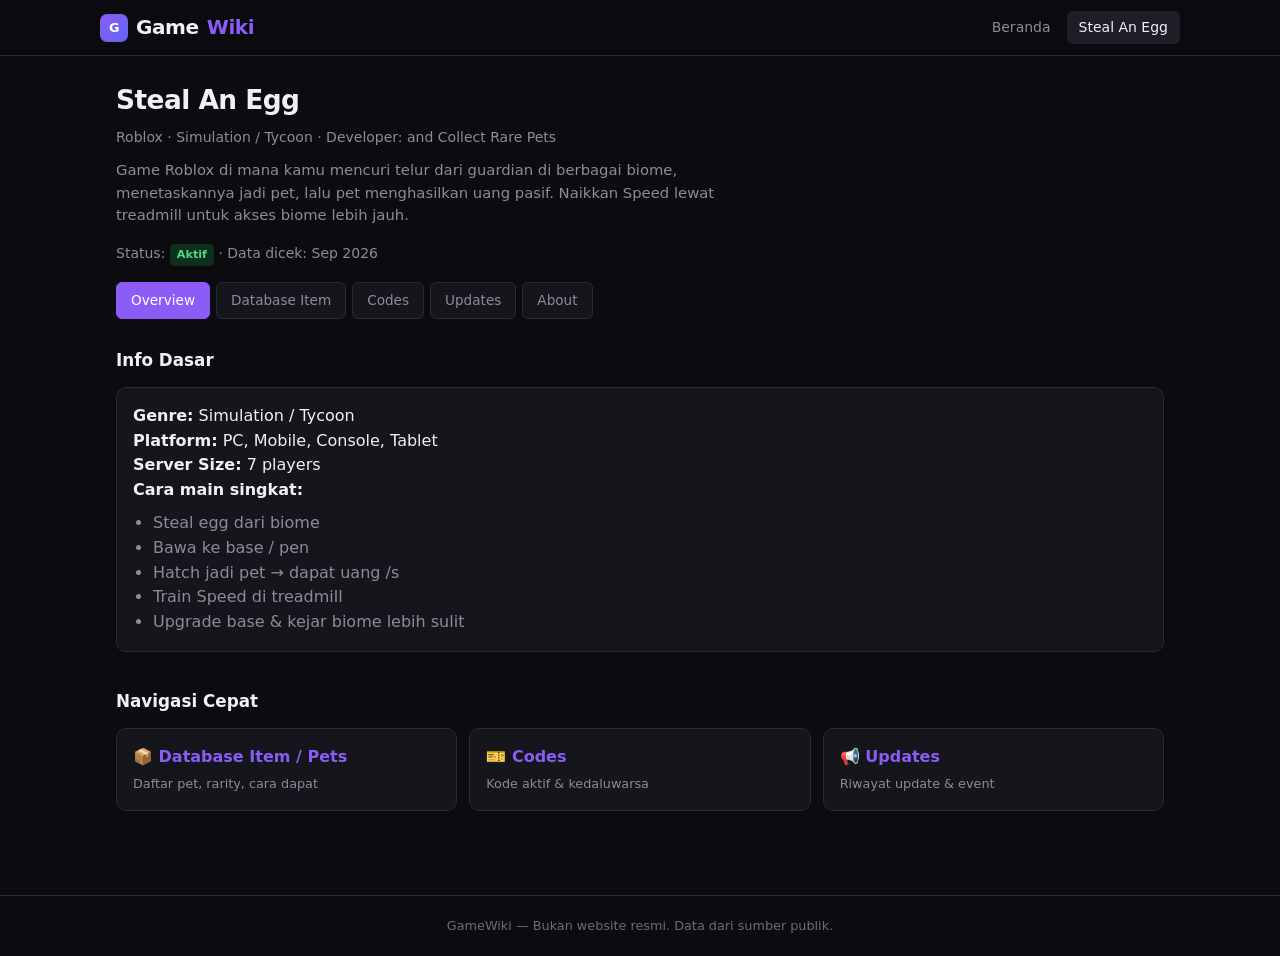
==== games/steal-an-egg/index.html @ 9bffe6bf "Rename index2.html to games/steal-an-egg/index.html" ====
<!DOCTYPE html>
<html lang="id">
<head>
  <meta charset="UTF-8">
  <meta name="viewport" content="width=device-width, initial-scale=1.0">
  <title>Steal An Egg — GameWiki</title>
  <meta name="description" content="Info ringkas Steal An Egg Roblox: deskripsi, item, codes, updates.">
  <link rel="stylesheet" href="../../style.css">
</head>
<body>
  <header class="header">
    <div class="header-inner">
      <a href="../../index.html" class="logo">
        <div class="logo-icon">G</div>
        Game<span>Wiki</span>
      </a>
      <nav class="nav">
        <a href="../../index.html">Beranda</a>
        <a href="index.html" class="active">Steal An Egg</a>
      </nav>
    </div>
  </header>

  <main class="container">
    <div class="game-header">
      <h1>Steal An Egg</h1>
      <div class="game-meta">
        Roblox · Simulation / Tycoon · Developer: and Collect Rare Pets
      </div>
      <p class="game-desc">
        Game Roblox di mana kamu mencuri telur dari guardian di berbagai biome, 
        menetaskannya jadi pet, lalu pet menghasilkan uang pasif. 
        Naikkan Speed lewat treadmill untuk akses biome lebih jauh.
      </p>
      <p class="game-meta">
        Status: <span class="badge badge-verified">Aktif</span> · 
        Data dicek: Sep 2026
      </p>

      <div class="game-nav">
        <a href="index.html" class="active">Overview</a>
        <a href="items.html">Database Item</a>
        <a href="codes.html">Codes</a>
        <a href="updates.html">Updates</a>
        <a href="about.html">About</a>
      </div>
    </div>

    <section class="section">
      <h2 class="section-title">Info Dasar</h2>
      <div class="card">
        <p><strong>Genre:</strong> Simulation / Tycoon</p>
        <p><strong>Platform:</strong> PC, Mobile, Console, Tablet</p>
        <p><strong>Server Size:</strong> 7 players</p>
        <p><strong>Cara main singkat:</strong></p>
        <ul style="margin: 8px 0 0 20px; color: var(--text-muted);">
          <li>Steal egg dari biome</li>
          <li>Bawa ke base / pen</li>
          <li>Hatch jadi pet → dapat uang /s</li>
          <li>Train Speed di treadmill</li>
          <li>Upgrade base & kejar biome lebih sulit</li>
        </ul>
      </div>
    </section>

    <section class="section">
      <h2 class="section-title">Navigasi Cepat</h2>
      <div class="card-grid">
        <a href="items.html" class="card">
          <h3>📦 Database Item / Pets</h3>
          <p class="item-stats">Daftar pet, rarity, cara dapat</p>
        </a>
        <a href="codes.html" class="card">
          <h3>🎫 Codes</h3>
          <p class="item-stats">Kode aktif & kedaluwarsa</p>
        </a>
        <a href="updates.html" class="card">
          <h3>📢 Updates</h3>
          <p class="item-stats">Riwayat update & event</p>
        </a>
      </div>
    </section>
  </main>

  <footer class="footer">
    <p>GameWiki — Bukan website resmi. Data dari sumber publik.</p>
  </footer>

  <script src="../../script.js"></script>
</body>
</html>
---- style.css ----
/* GameWiki - Clean Modern Dark Wiki Style */
:root {
  --bg: #0c0c10;
  --bg-card: #15151c;
  --bg-hover: #1e1e28;
  --text: #f0f0f5;
  --text-muted: #8b8b9e;
  --text-dim: #6b6b7b;
  --accent: #8b5cf6;
  --accent-hover: #a78bfa;
  --accent-soft: rgba(139, 92, 246, 0.15);
  --success: #22c55e;
  --warning: #f59e0b;
  --border: #2a2a38;
  --radius: 10px;
  --radius-sm: 6px;
  --font: 'Inter', 'Segoe UI', system-ui, -apple-system, sans-serif;
}

* { margin: 0; padding: 0; box-sizing: border-box; }

body {
  font-family: var(--font);
  background: var(--bg);
  color: var(--text);
  line-height: 1.55;
  min-height: 100vh;
  -webkit-font-smoothing: antialiased;
}

a { color: var(--accent); text-decoration: none; transition: color 0.15s; }
a:hover { color: var(--accent-hover); }

.header {
  background: rgba(12,12,16,0.92);
  backdrop-filter: blur(12px);
  border-bottom: 1px solid var(--border);
  padding: 0 16px;
  position: sticky;
  top: 0;
  z-index: 100;
  height: 56px;
  display: flex;
  align-items: center;
}

.header-inner {
  max-width: 1080px;
  width: 100%;
  margin: 0 auto;
  display: flex;
  align-items: center;
  justify-content: space-between;
  gap: 16px;
}

.logo {
  font-size: 1.25rem;
  font-weight: 700;
  color: var(--text);
  letter-spacing: -0.02em;
  display: flex;
  align-items: center;
  gap: 8px;
}

.logo-icon {
  width: 28px;
  height: 28px;
  background: linear-gradient(135deg, #8b5cf6, #6366f1);
  border-radius: 7px;
  display: flex;
  align-items: center;
  justify-content: center;
  font-size: 0.8rem;
  font-weight: 800;
  color: white;
}

.logo span { color: var(--accent); }

.nav { display: flex; gap: 4px; }
.nav a {
  color: var(--text-muted);
  padding: 6px 12px;
  border-radius: var(--radius-sm);
  font-size: 0.875rem;
  font-weight: 500;
  transition: all 0.15s;
}
.nav a:hover, .nav a.active {
  background: var(--bg-hover);
  color: var(--text);
}

.container {
  max-width: 1080px;
  margin: 0 auto;
  padding: 24px 16px 48px;
}

.search-wrap { margin-bottom: 28px; }
.search-box { position: relative; max-width: 520px; }
.search-box input {
  width: 100%;
  padding: 12px 16px 12px 42px;
  background: var(--bg-card);
  border: 1px solid var(--border);
  border-radius: var(--radius);
  color: var(--text);
  font-size: 0.95rem;
  outline: none;
  transition: border-color 0.2s, box-shadow 0.2s;
}
.search-box input:focus {
  border-color: var(--accent);
  box-shadow: 0 0 0 3px var(--accent-soft);
}
.search-box input::placeholder { color: var(--text-dim); }
.search-icon {
  position: absolute;
  left: 14px;
  top: 50%;
  transform: translateY(-50%);
  color: var(--text-dim);
  font-size: 0.95rem;
  pointer-events: none;
}

.section { margin-bottom: 36px; }
.section-title {
  font-size: 1.05rem;
  font-weight: 600;
  margin-bottom: 14px;
  display: flex;
  align-items: center;
  gap: 8px;
}

.card {
  background: var(--bg-card);
  border: 1px solid var(--border);
  border-radius: var(--radius);
  padding: 16px;
  transition: border-color 0.2s, transform 0.15s, background 0.15s;
}
a.card:hover {
  border-color: var(--accent);
  background: var(--bg-hover);
  transform: translateY(-1px);
}
.card-grid {
  display: grid;
  grid-template-columns: repeat(auto-fill, minmax(260px, 1fr));
  gap: 12px;
}
.card h3 { font-size: 1rem; font-weight: 600; margin-bottom: 4px; }
.card-meta { font-size: 0.82rem; color: var(--text-muted); line-height: 1.45; }

.badge {
  display: inline-block;
  padding: 2px 7px;
  border-radius: 4px;
  font-size: 0.7rem;
  font-weight: 600;
}
.badge-verified { background: rgba(34,197,94,0.18); color: #4ade80; }
.badge-unverified { background: rgba(245,158,11,0.18); color: #fbbf24; }
.badge-rarity-common { background: #2a2a35; color: #a1a1aa; }
.badge-rarity-uncommon { background: #14352a; color: #4ade80; }
.badge-rarity-rare { background: #1a2a45; color: #60a5fa; }
.badge-rarity-epic { background: #2e1a45; color: #c084fc; }
.badge-rarity-legendary { background: #3a2e12; color: #fbbf24; }
.badge-rarity-mythic { background: #3a1a1a; color: #f87171; }
.badge-rarity-cosmic { background: #1a2a4a; color: #60a5fa; }
.badge-rarity-secret { background: #2a1a3a; color: #e879f9; }
.badge-rarity-eternal { background: #1a3a3a; color: #2dd4bf; }
.badge-rarity-divine { background: #3a1a2a; color: #f472b6; }

.game-header { margin-bottom: 28px; }
.game-header h1 {
  font-size: 1.65rem;
  font-weight: 700;
  letter-spacing: -0.02em;
  margin-bottom: 6px;
}
.game-meta { color: var(--text-muted); font-size: 0.875rem; margin-bottom: 10px; }
.game-desc { color: var(--text-muted); font-size: 0.925rem; max-width: 640px; margin-bottom: 16px; }

.game-nav { display: flex; flex-wrap: wrap; gap: 6px; margin-top: 16px; }
.game-nav a {
  background: var(--bg-card);
  border: 1px solid var(--border);
  padding: 7px 14px;
  border-radius: var(--radius-sm);
  color: var(--text-muted);
  font-size: 0.85rem;
  font-weight: 500;
  transition: all 0.15s;
}
.game-nav a:hover, .game-nav a.active {
  background: var(--accent);
  border-color: var(--accent);
  color: #fff;
}

.item-card { display: flex; flex-direction: column; gap: 8px; }
.item-card h3 { font-size: 0.98rem; margin-bottom: 0; }
.item-stats { font-size: 0.8rem; color: var(--text-muted); display: flex; flex-direction: column; gap: 2px; }

.filters { display: flex; flex-wrap: wrap; gap: 8px; margin-bottom: 18px; }
.filters input, .filters select {
  background: var(--bg-card);
  border: 1px solid var(--border);
  color: var(--text);
  padding: 8px 12px;
  border-radius: var(--radius-sm);
  font-size: 0.875rem;
  outline: none;
}
.filters input:focus, .filters select:focus { border-color: var(--accent); }
.filters input { min-width: 160px; }

.update-card { margin-bottom: 12px; }
.update-date { font-size: 0.8rem; color: var(--text-dim); margin-bottom: 2px; }
.update-title { font-size: 1rem; font-weight: 600; margin-bottom: 4px; }
.update-content { font-size: 0.9rem; color: var(--text-muted); }
.update-source { font-size: 0.75rem; color: var(--text-dim); margin-top: 6px; }

.empty-state {
  text-align: center;
  padding: 36px 20px;
  color: var(--text-muted);
  background: var(--bg-card);
  border-radius: var(--radius);
  border: 1px dashed var(--border);
  font-size: 0.9rem;
}
.empty-state strong { color: var(--text); }

.about-content { max-width: 680px; }
.about-content p { margin-bottom: 12px; color: var(--text-muted); font-size: 0.925rem; }
.about-content h3 { margin: 22px 0 8px; font-size: 1.05rem; color: var(--text); }

.footer {
  border-top: 1px solid var(--border);
  padding: 20px 16px;
  text-align: center;
  color: var(--text-dim);
  font-size: 0.8rem;
  line-height: 1.6;
}

@media (max-width: 640px) {
  .header { height: 52px; }
  .logo { font-size: 1.15rem; }
  .nav a { padding: 5px 10px; font-size: 0.8rem; }
  .game-header h1 { font-size: 1.4rem; }
  .card-grid { grid-template-columns: 1fr; gap: 10px; }
  .container { padding: 18px 14px 40px; }
  .filters { flex-direction: column; }
  .filters input, .filters select { width: 100%; }
}
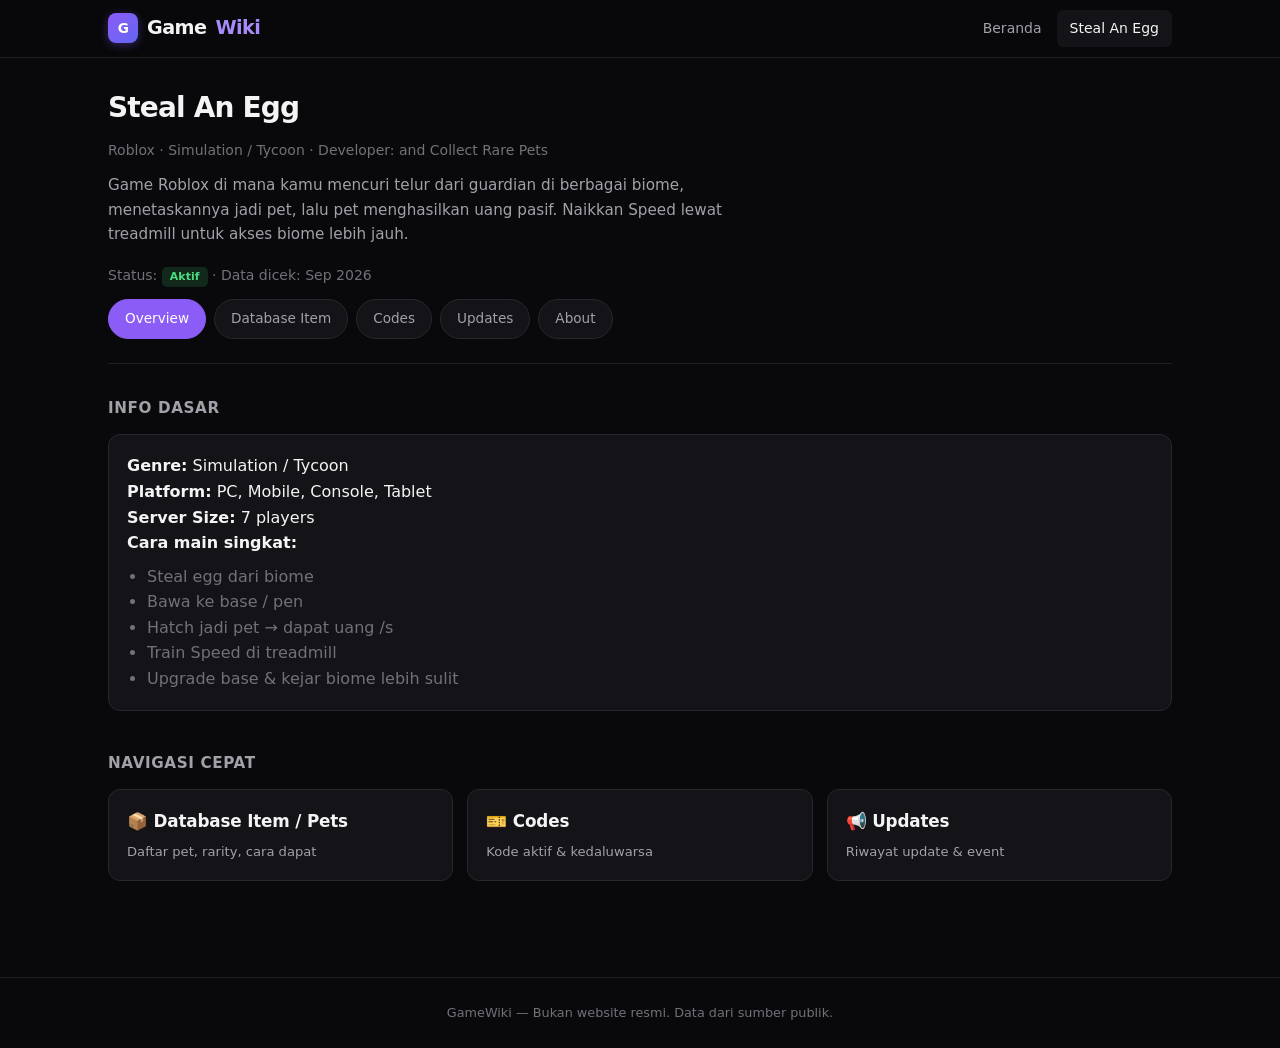
==== commit ff727359: "Update index.html" ====
--- a/games/steal-an-egg/index.html
+++ b/games/steal-an-egg/index.html
@@ -88,4 +88,4 @@
 
   <script src="../../script.js"></script>
 </body>
-</html>
+</html>
--- a/style.css
+++ b/style.css
@@ -1,263 +1,486 @@
-/* GameWiki - Clean Modern Dark Wiki Style */
+/* =====================================================
+   GameWiki — Premium Dark Wiki Theme
+   Clean · Modern · Mobile-first
+   ===================================================== */
 :root {
-  --bg: #0c0c10;
-  --bg-card: #15151c;
-  --bg-hover: #1e1e28;
-  --text: #f0f0f5;
-  --text-muted: #8b8b9e;
-  --text-dim: #6b6b7b;
-  --accent: #8b5cf6;
-  --accent-hover: #a78bfa;
-  --accent-soft: rgba(139, 92, 246, 0.15);
-  --success: #22c55e;
-  --warning: #f59e0b;
-  --border: #2a2a38;
-  --radius: 10px;
-  --radius-sm: 6px;
-  --font: 'Inter', 'Segoe UI', system-ui, -apple-system, sans-serif;
-}
-
-* { margin: 0; padding: 0; box-sizing: border-box; }
+  --bg: #09090b;
+  --bg-elevated: #0f0f12;
+  --bg-card: #131318;
+  --bg-card-hover: #1a1a22;
+  --border: #27272f;
+  --border-soft: #1e1e26;
+  --text: #f4f4f5;
+  --text-secondary: #a1a1aa;
+  --text-muted: #71717a;
+  --accent: #a78bfa;
+  --accent-strong: #8b5cf6;
+  --accent-soft: rgba(167, 139, 250, 0.12);
+  --success: #4ade80;
+  --warning: #fbbf24;
+  --radius: 12px;
+  --radius-sm: 8px;
+  --radius-xs: 6px;
+  --font: 'Inter', system-ui, -apple-system, BlinkMacSystemFont, 'Segoe UI', sans-serif;
+  --shadow: 0 8px 30px rgba(0,0,0,0.35);
+}
+
+*, *::before, *::after { box-sizing: border-box; margin: 0; padding: 0; }
+
+html { scroll-behavior: smooth; }
 
 body {
   font-family: var(--font);
   background: var(--bg);
   color: var(--text);
-  line-height: 1.55;
+  line-height: 1.6;
   min-height: 100vh;
   -webkit-font-smoothing: antialiased;
-}
-
-a { color: var(--accent); text-decoration: none; transition: color 0.15s; }
-a:hover { color: var(--accent-hover); }
-
+  -moz-osx-font-smoothing: grayscale;
+}
+
+a { color: var(--accent); text-decoration: none; transition: color .15s ease; }
+a:hover { color: #c4b5fd; }
+
+img { max-width: 100%; display: block; }
+
+/* ========== HEADER ========== */
 .header {
-  background: rgba(12,12,16,0.92);
-  backdrop-filter: blur(12px);
-  border-bottom: 1px solid var(--border);
-  padding: 0 16px;
   position: sticky;
   top: 0;
-  z-index: 100;
-  height: 56px;
+  z-index: 200;
+  height: 58px;
+  background: rgba(9,9,11,0.85);
+  backdrop-filter: blur(16px);
+  -webkit-backdrop-filter: blur(16px);
+  border-bottom: 1px solid var(--border-soft);
   display: flex;
   align-items: center;
 }
 
 .header-inner {
-  max-width: 1080px;
   width: 100%;
+  max-width: 1100px;
   margin: 0 auto;
+  padding: 0 18px;
   display: flex;
   align-items: center;
   justify-content: space-between;
-  gap: 16px;
+  gap: 20px;
 }
 
 .logo {
-  font-size: 1.25rem;
+  display: flex;
+  align-items: center;
+  gap: 9px;
+  font-size: 1.2rem;
   font-weight: 700;
   color: var(--text);
-  letter-spacing: -0.02em;
-  display: flex;
-  align-items: center;
-  gap: 8px;
+  letter-spacing: -0.03em;
 }
 
 .logo-icon {
-  width: 28px;
-  height: 28px;
-  background: linear-gradient(135deg, #8b5cf6, #6366f1);
-  border-radius: 7px;
-  display: flex;
-  align-items: center;
-  justify-content: center;
-  font-size: 0.8rem;
+  width: 30px;
+  height: 30px;
+  border-radius: 8px;
+  background: linear-gradient(135deg, #8b5cf6 0%, #6366f1 100%);
+  display: grid;
+  place-items: center;
+  font-size: 0.85rem;
   font-weight: 800;
-  color: white;
+  color: #fff;
+  box-shadow: 0 2px 10px rgba(139,92,246,0.35);
 }
 
 .logo span { color: var(--accent); }
 
-.nav { display: flex; gap: 4px; }
+.nav {
+  display: flex;
+  align-items: center;
+  gap: 2px;
+}
+
 .nav a {
-  color: var(--text-muted);
-  padding: 6px 12px;
-  border-radius: var(--radius-sm);
+  color: var(--text-secondary);
   font-size: 0.875rem;
   font-weight: 500;
-  transition: all 0.15s;
-}
-.nav a:hover, .nav a.active {
-  background: var(--bg-hover);
-  color: var(--text);
-}
-
+  padding: 7px 13px;
+  border-radius: var(--radius-xs);
+  transition: all .15s ease;
+}
+
+.nav a:hover,
+.nav a.active {
+  color: var(--text);
+  background: var(--bg-card);
+}
+
+/* ========== LAYOUT ========== */
 .container {
-  max-width: 1080px;
+  width: 100%;
+  max-width: 1100px;
   margin: 0 auto;
-  padding: 24px 16px 48px;
-}
-
-.search-wrap { margin-bottom: 28px; }
-.search-box { position: relative; max-width: 520px; }
+  padding: 28px 18px 56px;
+}
+
+/* ========== SEARCH ========== */
+.search-wrap {
+  margin-bottom: 32px;
+}
+
+.search-box {
+  position: relative;
+  max-width: 480px;
+}
+
 .search-box input {
   width: 100%;
-  padding: 12px 16px 12px 42px;
+  height: 46px;
+  padding: 0 16px 0 44px;
   background: var(--bg-card);
   border: 1px solid var(--border);
   border-radius: var(--radius);
   color: var(--text);
   font-size: 0.95rem;
   outline: none;
-  transition: border-color 0.2s, box-shadow 0.2s;
-}
+  transition: border-color .2s, box-shadow .2s;
+}
+
+.search-box input::placeholder { color: var(--text-muted); }
+
 .search-box input:focus {
-  border-color: var(--accent);
+  border-color: var(--accent-strong);
   box-shadow: 0 0 0 3px var(--accent-soft);
 }
-.search-box input::placeholder { color: var(--text-dim); }
+
 .search-icon {
   position: absolute;
-  left: 14px;
+  left: 15px;
   top: 50%;
   transform: translateY(-50%);
-  color: var(--text-dim);
+  color: var(--text-muted);
+  font-size: 1rem;
+  pointer-events: none;
+}
+
+/* ========== SECTIONS ========== */
+.section {
+  margin-bottom: 40px;
+}
+
+.section-title {
   font-size: 0.95rem;
-  pointer-events: none;
-}
-
-.section { margin-bottom: 36px; }
-.section-title {
-  font-size: 1.05rem;
-  font-weight: 600;
+  font-weight: 600;
+  color: var(--text-secondary);
+  text-transform: uppercase;
+  letter-spacing: 0.04em;
   margin-bottom: 14px;
   display: flex;
   align-items: center;
   gap: 8px;
+}
+
+/* ========== CARDS ========== */
+.card-grid {
+  display: grid;
+  grid-template-columns: repeat(auto-fill, minmax(270px, 1fr));
+  gap: 14px;
 }
 
 .card {
   background: var(--bg-card);
   border: 1px solid var(--border);
   border-radius: var(--radius);
-  padding: 16px;
-  transition: border-color 0.2s, transform 0.15s, background 0.15s;
-}
+  padding: 18px;
+  transition: border-color .2s, background .2s, transform .15s;
+}
+
+a.card {
+  display: block;
+  color: inherit;
+}
+
 a.card:hover {
-  border-color: var(--accent);
-  background: var(--bg-hover);
-  transform: translateY(-1px);
-}
-.card-grid {
-  display: grid;
-  grid-template-columns: repeat(auto-fill, minmax(260px, 1fr));
-  gap: 12px;
-}
-.card h3 { font-size: 1rem; font-weight: 600; margin-bottom: 4px; }
-.card-meta { font-size: 0.82rem; color: var(--text-muted); line-height: 1.45; }
-
-.badge {
-  display: inline-block;
-  padding: 2px 7px;
-  border-radius: 4px;
-  font-size: 0.7rem;
-  font-weight: 600;
-}
-.badge-verified { background: rgba(34,197,94,0.18); color: #4ade80; }
-.badge-unverified { background: rgba(245,158,11,0.18); color: #fbbf24; }
-.badge-rarity-common { background: #2a2a35; color: #a1a1aa; }
-.badge-rarity-uncommon { background: #14352a; color: #4ade80; }
-.badge-rarity-rare { background: #1a2a45; color: #60a5fa; }
-.badge-rarity-epic { background: #2e1a45; color: #c084fc; }
-.badge-rarity-legendary { background: #3a2e12; color: #fbbf24; }
-.badge-rarity-mythic { background: #3a1a1a; color: #f87171; }
-.badge-rarity-cosmic { background: #1a2a4a; color: #60a5fa; }
-.badge-rarity-secret { background: #2a1a3a; color: #e879f9; }
-.badge-rarity-eternal { background: #1a3a3a; color: #2dd4bf; }
-.badge-rarity-divine { background: #3a1a2a; color: #f472b6; }
-
-.game-header { margin-bottom: 28px; }
+  border-color: var(--accent-strong);
+  background: var(--bg-card-hover);
+  transform: translateY(-2px);
+}
+
+.card h3 {
+  font-size: 1.05rem;
+  font-weight: 600;
+  margin-bottom: 6px;
+  letter-spacing: -0.01em;
+}
+
+.card-meta {
+  font-size: 0.84rem;
+  color: var(--text-secondary);
+  line-height: 1.5;
+}
+
+/* ========== GAME HEADER ========== */
+.game-header {
+  margin-bottom: 32px;
+  padding-bottom: 24px;
+  border-bottom: 1px solid var(--border-soft);
+}
+
 .game-header h1 {
-  font-size: 1.65rem;
+  font-size: 1.75rem;
   font-weight: 700;
-  letter-spacing: -0.02em;
-  margin-bottom: 6px;
-}
-.game-meta { color: var(--text-muted); font-size: 0.875rem; margin-bottom: 10px; }
-.game-desc { color: var(--text-muted); font-size: 0.925rem; max-width: 640px; margin-bottom: 16px; }
-
-.game-nav { display: flex; flex-wrap: wrap; gap: 6px; margin-top: 16px; }
+  letter-spacing: -0.03em;
+  margin-bottom: 8px;
+}
+
+.game-meta {
+  font-size: 0.875rem;
+  color: var(--text-muted);
+  margin-bottom: 12px;
+}
+
+.game-desc {
+  font-size: 0.95rem;
+  color: var(--text-secondary);
+  max-width: 620px;
+  margin-bottom: 18px;
+}
+
+.game-nav {
+  display: flex;
+  flex-wrap: wrap;
+  gap: 8px;
+}
+
 .game-nav a {
+  display: inline-flex;
+  align-items: center;
+  padding: 8px 16px;
   background: var(--bg-card);
   border: 1px solid var(--border);
-  padding: 7px 14px;
-  border-radius: var(--radius-sm);
-  color: var(--text-muted);
+  border-radius: 999px;
+  color: var(--text-secondary);
   font-size: 0.85rem;
   font-weight: 500;
-  transition: all 0.15s;
-}
-.game-nav a:hover, .game-nav a.active {
-  background: var(--accent);
-  border-color: var(--accent);
+  transition: all .15s ease;
+}
+
+.game-nav a:hover {
+  border-color: var(--accent-strong);
+  color: var(--text);
+}
+
+.game-nav a.active {
+  background: var(--accent-strong);
+  border-color: var(--accent-strong);
   color: #fff;
 }
 
-.item-card { display: flex; flex-direction: column; gap: 8px; }
-.item-card h3 { font-size: 0.98rem; margin-bottom: 0; }
-.item-stats { font-size: 0.8rem; color: var(--text-muted); display: flex; flex-direction: column; gap: 2px; }
-
-.filters { display: flex; flex-wrap: wrap; gap: 8px; margin-bottom: 18px; }
-.filters input, .filters select {
+/* ========== FILTERS ========== */
+.filters {
+  display: flex;
+  flex-wrap: wrap;
+  gap: 10px;
+  margin-bottom: 20px;
+  padding: 14px;
+  background: var(--bg-elevated);
+  border: 1px solid var(--border-soft);
+  border-radius: var(--radius);
+  position: sticky;
+  top: 58px;
+  z-index: 50;
+}
+
+.filters input,
+.filters select {
   background: var(--bg-card);
   border: 1px solid var(--border);
   color: var(--text);
-  padding: 8px 12px;
+  padding: 9px 14px;
   border-radius: var(--radius-sm);
   font-size: 0.875rem;
   outline: none;
-}
-.filters input:focus, .filters select:focus { border-color: var(--accent); }
-.filters input { min-width: 160px; }
-
-.update-card { margin-bottom: 12px; }
-.update-date { font-size: 0.8rem; color: var(--text-dim); margin-bottom: 2px; }
-.update-title { font-size: 1rem; font-weight: 600; margin-bottom: 4px; }
-.update-content { font-size: 0.9rem; color: var(--text-muted); }
-.update-source { font-size: 0.75rem; color: var(--text-dim); margin-top: 6px; }
+  transition: border-color .15s;
+}
+
+.filters input { min-width: 180px; flex: 1; }
+.filters select { min-width: 130px; }
+
+.filters input:focus,
+.filters select:focus {
+  border-color: var(--accent-strong);
+}
+
+.results-count {
+  font-size: 0.82rem;
+  color: var(--text-muted);
+  margin-bottom: 14px;
+}
+
+/* ========== ITEM CARDS ========== */
+.item-card {
+  display: flex;
+  flex-direction: column;
+  gap: 10px;
+}
+
+.item-card h3 {
+  font-size: 1rem;
+  font-weight: 600;
+  margin: 0;
+}
+
+.item-stats {
+  font-size: 0.82rem;
+  color: var(--text-secondary);
+  display: flex;
+  flex-direction: column;
+  gap: 3px;
+}
+
+.item-stats span {
+  display: flex;
+  align-items: baseline;
+  gap: 6px;
+}
+
+/* ========== BADGES ========== */
+.badge {
+  display: inline-flex;
+  align-items: center;
+  padding: 3px 8px;
+  border-radius: 5px;
+  font-size: 0.68rem;
+  font-weight: 600;
+  letter-spacing: 0.01em;
+  line-height: 1.3;
+}
+
+.badge-verified { background: rgba(74,222,128,0.14); color: #4ade80; }
+.badge-unverified { background: rgba(251,191,36,0.14); color: #fbbf24; }
+
+.badge-rarity-common { background: #27272a; color: #a1a1aa; }
+.badge-rarity-uncommon { background: #14532d; color: #4ade80; }
+.badge-rarity-rare { background: #1e3a5f; color: #60a5fa; }
+.badge-rarity-epic { background: #3b0764; color: #c084fc; }
+.badge-rarity-legendary { background: #422006; color: #fbbf24; }
+.badge-rarity-mythic { background: #450a0a; color: #f87171; }
+.badge-rarity-cosmic { background: #1e3a5f; color: #93c5fd; }
+.badge-rarity-secret { background: #3b0764; color: #e879f9; }
+.badge-rarity-eternal { background: #134e4a; color: #2dd4bf; }
+.badge-rarity-divine { background: #4a044e; color: #f0abfc; }
+
+/* ========== UPDATES / CODES / ABOUT ========== */
+.update-card {
+  margin-bottom: 12px;
+}
+
+.update-date {
+  font-size: 0.78rem;
+  color: var(--text-muted);
+  margin-bottom: 4px;
+}
+
+.update-title {
+  font-size: 1.02rem;
+  font-weight: 600;
+  margin-bottom: 6px;
+}
+
+.update-content {
+  font-size: 0.9rem;
+  color: var(--text-secondary);
+}
+
+.update-source {
+  font-size: 0.75rem;
+  color: var(--text-muted);
+  margin-top: 8px;
+}
 
 .empty-state {
   text-align: center;
-  padding: 36px 20px;
-  color: var(--text-muted);
-  background: var(--bg-card);
+  padding: 40px 24px;
+  background: var(--bg-card);
+  border: 1px dashed var(--border);
   border-radius: var(--radius);
-  border: 1px dashed var(--border);
-  font-size: 0.9rem;
-}
-.empty-state strong { color: var(--text); }
-
-.about-content { max-width: 680px; }
-.about-content p { margin-bottom: 12px; color: var(--text-muted); font-size: 0.925rem; }
-.about-content h3 { margin: 22px 0 8px; font-size: 1.05rem; color: var(--text); }
-
+  color: var(--text-secondary);
+  font-size: 0.92rem;
+}
+
+.empty-state strong {
+  color: var(--text);
+  display: block;
+  margin-bottom: 6px;
+}
+
+.about-content {
+  max-width: 680px;
+}
+
+.about-content h3 {
+  font-size: 1.08rem;
+  font-weight: 600;
+  margin: 28px 0 10px;
+  color: var(--text);
+}
+
+.about-content p {
+  font-size: 0.94rem;
+  color: var(--text-secondary);
+  margin-bottom: 14px;
+}
+
+/* ========== FOOTER ========== */
 .footer {
-  border-top: 1px solid var(--border);
-  padding: 20px 16px;
+  border-top: 1px solid var(--border-soft);
+  padding: 24px 18px;
   text-align: center;
-  color: var(--text-dim);
+  color: var(--text-muted);
   font-size: 0.8rem;
-  line-height: 1.6;
-}
-
+  line-height: 1.7;
+}
+
+.footer p + p { margin-top: 2px; }
+
+/* ========== RESPONSIVE ========== */
 @media (max-width: 640px) {
-  .header { height: 52px; }
-  .logo { font-size: 1.15rem; }
-  .nav a { padding: 5px 10px; font-size: 0.8rem; }
-  .game-header h1 { font-size: 1.4rem; }
-  .card-grid { grid-template-columns: 1fr; gap: 10px; }
-  .container { padding: 18px 14px 40px; }
-  .filters { flex-direction: column; }
-  .filters input, .filters select { width: 100%; }
-}
+  .header { height: 54px; }
+  .header-inner { padding: 0 14px; }
+  .logo { font-size: 1.1rem; }
+  .logo-icon { width: 26px; height: 26px; font-size: 0.78rem; }
+  .nav a { padding: 6px 10px; font-size: 0.82rem; }
+
+  .container { padding: 20px 14px 48px; }
+
+  .game-header h1 { font-size: 1.45rem; }
+  .game-nav a { padding: 7px 13px; font-size: 0.82rem; }
+
+  .card-grid {
+    grid-template-columns: 1fr;
+    gap: 12px;
+  }
+
+  .filters {
+    flex-direction: column;
+    top: 54px;
+    padding: 12px;
+  }
+
+  .filters input,
+  .filters select {
+    width: 100%;
+    min-width: 0;
+  }
+
+  .search-box { max-width: 100%; }
+}
+
+/* subtle fade-in */
+@keyframes fadeUp {
+  from { opacity: 0; transform: translateY(6px); }
+  to { opacity: 1; transform: translateY(0); }
+}
+
+.card, .item-card {
+  animation: fadeUp 0.3s ease both;
+}
